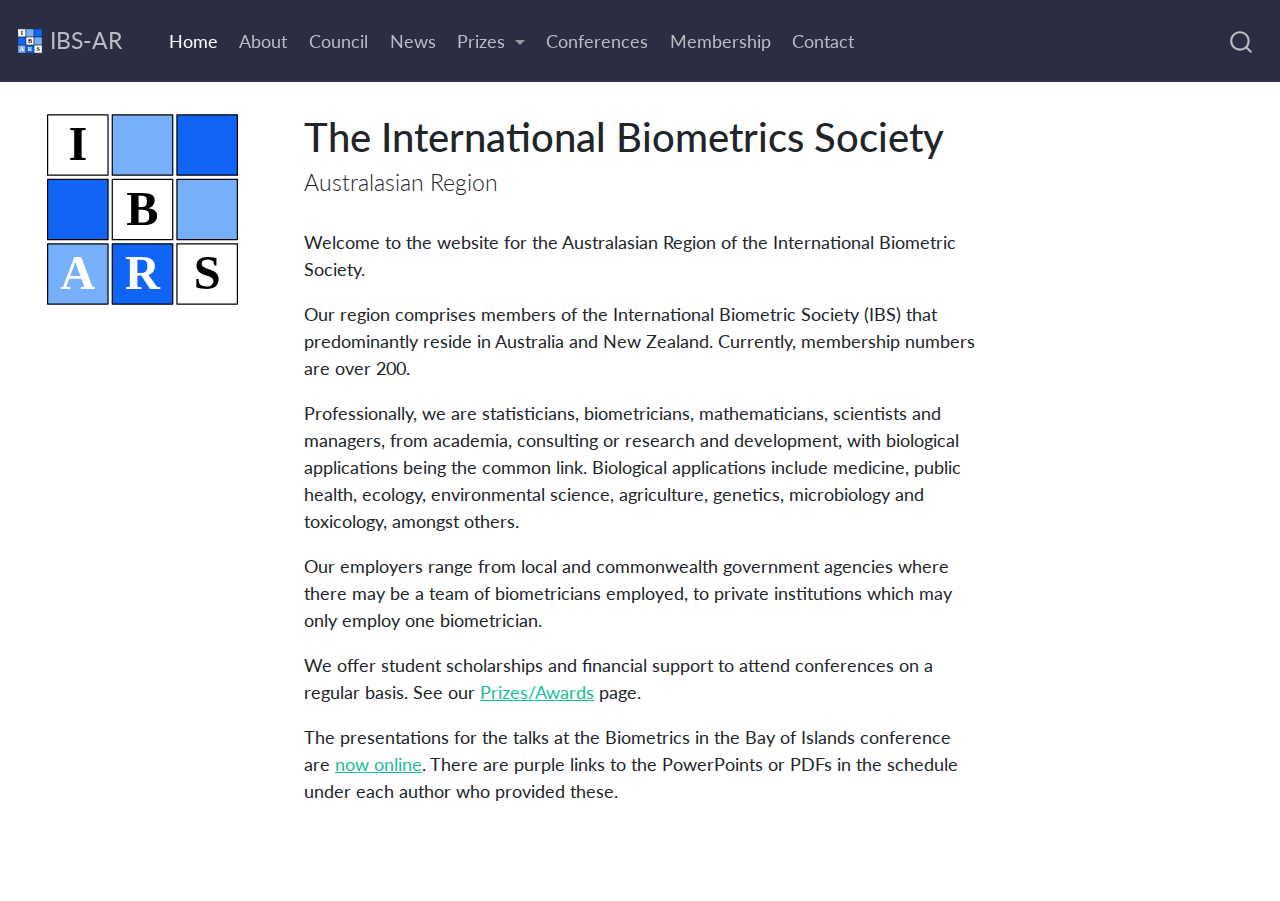
==== index.html @ bc9552e9 "Built site for gh-pages" ====
<!DOCTYPE html>
<html xmlns="http://www.w3.org/1999/xhtml" lang="en" xml:lang="en"><head>

<meta charset="utf-8">
<meta name="generator" content="quarto-1.2.335">

<meta name="viewport" content="width=device-width, initial-scale=1.0, user-scalable=yes">


<title>IBS-AR - The International Biometrics Society</title>
<style>
code{white-space: pre-wrap;}
span.smallcaps{font-variant: small-caps;}
div.columns{display: flex; gap: min(4vw, 1.5em);}
div.column{flex: auto; overflow-x: auto;}
div.hanging-indent{margin-left: 1.5em; text-indent: -1.5em;}
ul.task-list{list-style: none;}
ul.task-list li input[type="checkbox"] {
  width: 0.8em;
  margin: 0 0.8em 0.2em -1.6em;
  vertical-align: middle;
}
</style>


<script src="site_libs/quarto-nav/quarto-nav.js"></script>
<script src="site_libs/quarto-nav/headroom.min.js"></script>
<script src="site_libs/clipboard/clipboard.min.js"></script>
<script src="site_libs/quarto-search/autocomplete.umd.js"></script>
<script src="site_libs/quarto-search/fuse.min.js"></script>
<script src="site_libs/quarto-search/quarto-search.js"></script>
<meta name="quarto:offset" content="./">
<link href="./favicon.ico" rel="icon">
<script src="site_libs/quarto-html/quarto.js"></script>
<script src="site_libs/quarto-html/popper.min.js"></script>
<script src="site_libs/quarto-html/tippy.umd.min.js"></script>
<script src="site_libs/quarto-html/anchor.min.js"></script>
<link href="site_libs/quarto-html/tippy.css" rel="stylesheet">
<link href="site_libs/quarto-html/quarto-syntax-highlighting.css" rel="stylesheet" id="quarto-text-highlighting-styles">
<script src="site_libs/bootstrap/bootstrap.min.js"></script>
<link href="site_libs/bootstrap/bootstrap-icons.css" rel="stylesheet">
<link href="site_libs/bootstrap/bootstrap.min.css" rel="stylesheet" id="quarto-bootstrap" data-mode="light">
<script id="quarto-search-options" type="application/json">{
  "location": "navbar",
  "copy-button": false,
  "collapse-after": 3,
  "panel-placement": "end",
  "type": "overlay",
  "limit": 20,
  "language": {
    "search-no-results-text": "No results",
    "search-matching-documents-text": "matching documents",
    "search-copy-link-title": "Copy link to search",
    "search-hide-matches-text": "Hide additional matches",
    "search-more-match-text": "more match in this document",
    "search-more-matches-text": "more matches in this document",
    "search-clear-button-title": "Clear",
    "search-detached-cancel-button-title": "Cancel",
    "search-submit-button-title": "Submit"
  }
}</script>


<link rel="stylesheet" href="styles.css">
</head>

<body class="nav-sidebar floating nav-fixed">

<div id="quarto-search-results"></div>
  <header id="quarto-header" class="headroom fixed-top">
    <nav class="navbar navbar-expand-lg navbar-dark ">
      <div class="navbar-container container-fluid">
      <div class="navbar-brand-container">
    <a href="./index.html" class="navbar-brand navbar-brand-logo">
    <img src="./logo-ibs-ar.svg" alt="" class="navbar-logo">
    </a>
    <a class="navbar-brand" href="./index.html">
    <span class="navbar-title">IBS-AR</span>
    </a>
  </div>
          <button class="navbar-toggler" type="button" data-bs-toggle="collapse" data-bs-target="#navbarCollapse" aria-controls="navbarCollapse" aria-expanded="false" aria-label="Toggle navigation" onclick="if (window.quartoToggleHeadroom) { window.quartoToggleHeadroom(); }">
  <span class="navbar-toggler-icon"></span>
</button>
          <div class="collapse navbar-collapse" id="navbarCollapse">
            <ul class="navbar-nav navbar-nav-scroll me-auto">
  <li class="nav-item">
    <a class="nav-link active" href="./index.html" aria-current="page">
 <span class="menu-text">Home</span></a>
  </li>  
  <li class="nav-item">
    <a class="nav-link" href="./about.html">
 <span class="menu-text">About</span></a>
  </li>  
  <li class="nav-item">
    <a class="nav-link" href="./council.html">
 <span class="menu-text">Council</span></a>
  </li>  
  <li class="nav-item">
    <a class="nav-link" href="./news.html">
 <span class="menu-text">News</span></a>
  </li>  
  <li class="nav-item dropdown ">
    <a class="nav-link dropdown-toggle" href="#" id="nav-menu-prizes" role="button" data-bs-toggle="dropdown" aria-expanded="false">
 <span class="menu-text">Prizes</span>
    </a>
    <ul class="dropdown-menu" aria-labelledby="nav-menu-prizes">    
        <li>
    <a class="dropdown-item" href="./awards.html">
 <span class="dropdown-text">Prizes and awards</span></a>
  </li>  
        <li>
    <a class="dropdown-item" href="./scholarships.html">
 <span class="dropdown-text">Scholarships</span></a>
  </li>  
        <li>
    <a class="dropdown-item" href="./alfaward.html">
 <span class="dropdown-text">Alf Cornish award</span></a>
  </li>  
    </ul>
  </li>
  <li class="nav-item">
    <a class="nav-link" href="./conferences.html">
 <span class="menu-text">Conferences</span></a>
  </li>  
  <li class="nav-item">
    <a class="nav-link" href="./membership.html">
 <span class="menu-text">Membership</span></a>
  </li>  
  <li class="nav-item">
    <a class="nav-link" href="./contact.html">
 <span class="menu-text">Contact</span></a>
  </li>  
</ul>
              <div id="quarto-search" class="" title="Search"></div>
          </div> <!-- /navcollapse -->
      </div> <!-- /container-fluid -->
    </nav>
  <nav class="quarto-secondary-nav" data-bs-toggle="collapse" data-bs-target="#quarto-sidebar" aria-controls="quarto-sidebar" aria-expanded="false" aria-label="Toggle sidebar navigation" onclick="if (window.quartoToggleHeadroom) { window.quartoToggleHeadroom(); }">
    <div class="container-fluid d-flex justify-content-between">
      <h1 class="quarto-secondary-nav-title">The International Biometrics Society</h1>
      <button type="button" class="quarto-btn-toggle btn" aria-label="Show secondary navigation">
        <i class="bi bi-chevron-right"></i>
      </button>
    </div>
  </nav>
</header>
<!-- content -->
<div id="quarto-content" class="quarto-container page-columns page-rows-contents page-layout-article page-navbar">
<!-- sidebar -->
  <nav id="quarto-sidebar" class="sidebar collapse sidebar-navigation floating overflow-auto">
    <div class="pt-lg-2 mt-2 text-left sidebar-header">
      <a href="./index.html" class="sidebar-logo-link">
      <img src="./logo-ibs-ar.svg" alt="" class="sidebar-logo py-0 d-lg-inline d-none">
      </a>
      </div>
</nav>
<!-- margin-sidebar -->
    <div id="quarto-margin-sidebar" class="sidebar margin-sidebar">
        
    </div>
<!-- main -->
<main class="content" id="quarto-document-content">

<header id="title-block-header" class="quarto-title-block default">
<div class="quarto-title">
<h1 class="title d-none d-lg-block">The International Biometrics Society</h1>
<p class="subtitle lead">Australasian Region</p>
</div>



<div class="quarto-title-meta">

    
  
    
  </div>
  

</header>

<p>Welcome to the website for the Australasian Region of the International Biometric Society.</p>
<p>Our region comprises members of the International Biometric Society (IBS) that predominantly reside in Australia and New Zealand. Currently, membership numbers are over 200.</p>
<p>Professionally, we are statisticians, biometricians, mathematicians, scientists and managers, from academia, consulting or research and development, with biological applications being the common link. Biological applications include medicine, public health, ecology, environmental science, agriculture, genetics, microbiology and toxicology, amongst others.</p>
<p>Our employers range from local and commonwealth government agencies where there may be a team of biometricians employed, to private institutions which may only employ one biometrician.</p>
<p>We offer student scholarships and financial support to attend conferences on a regular basis. See our <a href="awards.html">Prizes/Awards</a> page.</p>
<p>The presentations for the talks at the Biometrics in the Bay of Islands conference are <a href="https://biometricsboi.nz/sched.php">now online</a>. There are purple links to the PowerPoints or PDFs in the schedule under each author who provided these.</p>



</main> <!-- /main -->
<script id="quarto-html-after-body" type="application/javascript">
window.document.addEventListener("DOMContentLoaded", function (event) {
  const toggleBodyColorMode = (bsSheetEl) => {
    const mode = bsSheetEl.getAttribute("data-mode");
    const bodyEl = window.document.querySelector("body");
    if (mode === "dark") {
      bodyEl.classList.add("quarto-dark");
      bodyEl.classList.remove("quarto-light");
    } else {
      bodyEl.classList.add("quarto-light");
      bodyEl.classList.remove("quarto-dark");
    }
  }
  const toggleBodyColorPrimary = () => {
    const bsSheetEl = window.document.querySelector("link#quarto-bootstrap");
    if (bsSheetEl) {
      toggleBodyColorMode(bsSheetEl);
    }
  }
  toggleBodyColorPrimary();  
  const icon = "";
  const anchorJS = new window.AnchorJS();
  anchorJS.options = {
    placement: 'right',
    icon: icon
  };
  anchorJS.add('.anchored');
  const clipboard = new window.ClipboardJS('.code-copy-button', {
    target: function(trigger) {
      return trigger.previousElementSibling;
    }
  });
  clipboard.on('success', function(e) {
    // button target
    const button = e.trigger;
    // don't keep focus
    button.blur();
    // flash "checked"
    button.classList.add('code-copy-button-checked');
    var currentTitle = button.getAttribute("title");
    button.setAttribute("title", "Copied!");
    let tooltip;
    if (window.bootstrap) {
      button.setAttribute("data-bs-toggle", "tooltip");
      button.setAttribute("data-bs-placement", "left");
      button.setAttribute("data-bs-title", "Copied!");
      tooltip = new bootstrap.Tooltip(button, 
        { trigger: "manual", 
          customClass: "code-copy-button-tooltip",
          offset: [0, -8]});
      tooltip.show();    
    }
    setTimeout(function() {
      if (tooltip) {
        tooltip.hide();
        button.removeAttribute("data-bs-title");
        button.removeAttribute("data-bs-toggle");
        button.removeAttribute("data-bs-placement");
      }
      button.setAttribute("title", currentTitle);
      button.classList.remove('code-copy-button-checked');
    }, 1000);
    // clear code selection
    e.clearSelection();
  });
  function tippyHover(el, contentFn) {
    const config = {
      allowHTML: true,
      content: contentFn,
      maxWidth: 500,
      delay: 100,
      arrow: false,
      appendTo: function(el) {
          return el.parentElement;
      },
      interactive: true,
      interactiveBorder: 10,
      theme: 'quarto',
      placement: 'bottom-start'
    };
    window.tippy(el, config); 
  }
  const noterefs = window.document.querySelectorAll('a[role="doc-noteref"]');
  for (var i=0; i<noterefs.length; i++) {
    const ref = noterefs[i];
    tippyHover(ref, function() {
      // use id or data attribute instead here
      let href = ref.getAttribute('data-footnote-href') || ref.getAttribute('href');
      try { href = new URL(href).hash; } catch {}
      const id = href.replace(/^#\/?/, "");
      const note = window.document.getElementById(id);
      return note.innerHTML;
    });
  }
  const findCites = (el) => {
    const parentEl = el.parentElement;
    if (parentEl) {
      const cites = parentEl.dataset.cites;
      if (cites) {
        return {
          el,
          cites: cites.split(' ')
        };
      } else {
        return findCites(el.parentElement)
      }
    } else {
      return undefined;
    }
  };
  var bibliorefs = window.document.querySelectorAll('a[role="doc-biblioref"]');
  for (var i=0; i<bibliorefs.length; i++) {
    const ref = bibliorefs[i];
    const citeInfo = findCites(ref);
    if (citeInfo) {
      tippyHover(citeInfo.el, function() {
        var popup = window.document.createElement('div');
        citeInfo.cites.forEach(function(cite) {
          var citeDiv = window.document.createElement('div');
          citeDiv.classList.add('hanging-indent');
          citeDiv.classList.add('csl-entry');
          var biblioDiv = window.document.getElementById('ref-' + cite);
          if (biblioDiv) {
            citeDiv.innerHTML = biblioDiv.innerHTML;
          }
          popup.appendChild(citeDiv);
        });
        return popup.innerHTML;
      });
    }
  }
});
</script>
</div> <!-- /content -->



</body></html>
---- site_libs/quarto-html/tippy.css ----
.tippy-box[data-animation=fade][data-state=hidden]{opacity:0}[data-tippy-root]{max-width:calc(100vw - 10px)}.tippy-box{position:relative;background-color:#333;color:#fff;border-radius:4px;font-size:14px;line-height:1.4;white-space:normal;outline:0;transition-property:transform,visibility,opacity}.tippy-box[data-placement^=top]>.tippy-arrow{bottom:0}.tippy-box[data-placement^=top]>.tippy-arrow:before{bottom:-7px;left:0;border-width:8px 8px 0;border-top-color:initial;transform-origin:center top}.tippy-box[data-placement^=bottom]>.tippy-arrow{top:0}.tippy-box[data-placement^=bottom]>.tippy-arrow:before{top:-7px;left:0;border-width:0 8px 8px;border-bottom-color:initial;transform-origin:center bottom}.tippy-box[data-placement^=left]>.tippy-arrow{right:0}.tippy-box[data-placement^=left]>.tippy-arrow:before{border-width:8px 0 8px 8px;border-left-color:initial;right:-7px;transform-origin:center left}.tippy-box[data-placement^=right]>.tippy-arrow{left:0}.tippy-box[data-placement^=right]>.tippy-arrow:before{left:-7px;border-width:8px 8px 8px 0;border-right-color:initial;transform-origin:center right}.tippy-box[data-inertia][data-state=visible]{transition-timing-function:cubic-bezier(.54,1.5,.38,1.11)}.tippy-arrow{width:16px;height:16px;color:#333}.tippy-arrow:before{content:"";position:absolute;border-color:transparent;border-style:solid}.tippy-content{position:relative;padding:5px 9px;z-index:1}
---- site_libs/quarto-html/quarto-syntax-highlighting.css ----
/* quarto syntax highlight colors */
:root {
  --quarto-hl-ot-color: #003B4F;
  --quarto-hl-at-color: #657422;
  --quarto-hl-ss-color: #20794D;
  --quarto-hl-an-color: #5E5E5E;
  --quarto-hl-fu-color: #4758AB;
  --quarto-hl-st-color: #20794D;
  --quarto-hl-cf-color: #003B4F;
  --quarto-hl-op-color: #5E5E5E;
  --quarto-hl-er-color: #AD0000;
  --quarto-hl-bn-color: #AD0000;
  --quarto-hl-al-color: #AD0000;
  --quarto-hl-va-color: #111111;
  --quarto-hl-bu-color: inherit;
  --quarto-hl-ex-color: inherit;
  --quarto-hl-pp-color: #AD0000;
  --quarto-hl-in-color: #5E5E5E;
  --quarto-hl-vs-color: #20794D;
  --quarto-hl-wa-color: #5E5E5E;
  --quarto-hl-do-color: #5E5E5E;
  --quarto-hl-im-color: #00769E;
  --quarto-hl-ch-color: #20794D;
  --quarto-hl-dt-color: #AD0000;
  --quarto-hl-fl-color: #AD0000;
  --quarto-hl-co-color: #5E5E5E;
  --quarto-hl-cv-color: #5E5E5E;
  --quarto-hl-cn-color: #8f5902;
  --quarto-hl-sc-color: #5E5E5E;
  --quarto-hl-dv-color: #AD0000;
  --quarto-hl-kw-color: #003B4F;
}

/* other quarto variables */
:root {
  --quarto-font-monospace: SFMono-Regular, Menlo, Monaco, Consolas, "Liberation Mono", "Courier New", monospace;
}

pre > code.sourceCode > span {
  color: #003B4F;
}

code span {
  color: #003B4F;
}

code.sourceCode > span {
  color: #003B4F;
}

div.sourceCode,
div.sourceCode pre.sourceCode {
  color: #003B4F;
}

code span.ot {
  color: #003B4F;
}

code span.at {
  color: #657422;
}

code span.ss {
  color: #20794D;
}

code span.an {
  color: #5E5E5E;
}

code span.fu {
  color: #4758AB;
}

code span.st {
  color: #20794D;
}

code span.cf {
  color: #003B4F;
}

code span.op {
  color: #5E5E5E;
}

code span.er {
  color: #AD0000;
}

code span.bn {
  color: #AD0000;
}

code span.al {
  color: #AD0000;
}

code span.va {
  color: #111111;
}

code span.pp {
  color: #AD0000;
}

code span.in {
  color: #5E5E5E;
}

code span.vs {
  color: #20794D;
}

code span.wa {
  color: #5E5E5E;
  font-style: italic;
}

code span.do {
  color: #5E5E5E;
  font-style: italic;
}

code span.im {
  color: #00769E;
}

code span.ch {
  color: #20794D;
}

code span.dt {
  color: #AD0000;
}

code span.fl {
  color: #AD0000;
}

code span.co {
  color: #5E5E5E;
}

code span.cv {
  color: #5E5E5E;
  font-style: italic;
}

code span.cn {
  color: #8f5902;
}

code span.sc {
  color: #5E5E5E;
}

code span.dv {
  color: #AD0000;
}

code span.kw {
  color: #003B4F;
}

.prevent-inlining {
  content: "</";
}

/*# sourceMappingURL=debc5d5d77c3f9108843748ff7464032.css.map */
---- styles.css ----
/* css styles */

.center {
  display: block;
  margin-left: auto;
  margin-right: auto;
  width: 25%;
}
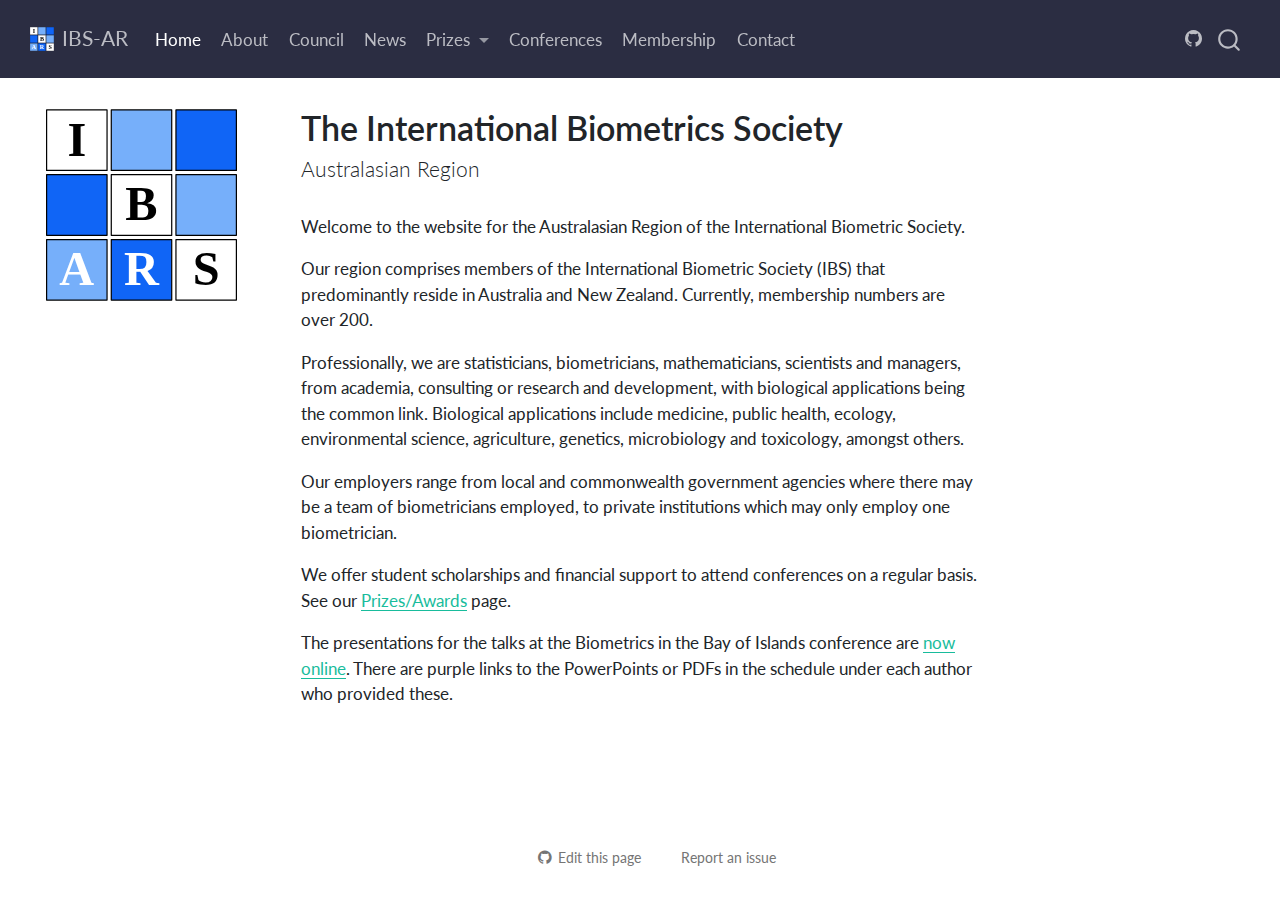
==== commit 57ce8dee: "Built site for gh-pages" ====
--- a/index.html
+++ b/index.html
@@ -2,7 +2,7 @@
 <html xmlns="http://www.w3.org/1999/xhtml" lang="en" xml:lang="en"><head>
 
 <meta charset="utf-8">
-<meta name="generator" content="quarto-1.2.335">
+<meta name="generator" content="quarto-1.4.551">
 
 <meta name="viewport" content="width=device-width, initial-scale=1.0, user-scalable=yes">
 
@@ -17,7 +17,7 @@
 ul.task-list{list-style: none;}
 ul.task-list li input[type="checkbox"] {
   width: 0.8em;
-  margin: 0 0.8em 0.2em -1.6em;
+  margin: 0 0.8em 0.2em -1em; /* quarto-specific, see https://github.com/quarto-dev/quarto-cli/issues/4556 */ 
   vertical-align: middle;
 }
 </style>
@@ -46,7 +46,13 @@
   "collapse-after": 3,
   "panel-placement": "end",
   "type": "overlay",
-  "limit": 20,
+  "limit": 50,
+  "keyboard-shortcut": [
+    "f",
+    "/",
+    "s"
+  ],
+  "show-item-context": false,
   "language": {
     "search-no-results-text": "No results",
     "search-matching-documents-text": "matching documents",
@@ -55,8 +61,10 @@
     "search-more-match-text": "more match in this document",
     "search-more-matches-text": "more matches in this document",
     "search-clear-button-title": "Clear",
+    "search-text-placeholder": "",
     "search-detached-cancel-button-title": "Cancel",
-    "search-submit-button-title": "Submit"
+    "search-submit-button-title": "Submit",
+    "search-label": "Search"
   }
 }</script>
 
@@ -68,9 +76,9 @@
 
 <div id="quarto-search-results"></div>
   <header id="quarto-header" class="headroom fixed-top">
-    <nav class="navbar navbar-expand-lg navbar-dark ">
+    <nav class="navbar navbar-expand-lg " data-bs-theme="dark">
       <div class="navbar-container container-fluid">
-      <div class="navbar-brand-container">
+      <div class="navbar-brand-container mx-auto">
     <a href="./index.html" class="navbar-brand navbar-brand-logo">
     <img src="./logo-ibs-ar.svg" alt="" class="navbar-logo">
     </a>
@@ -78,26 +86,27 @@
     <span class="navbar-title">IBS-AR</span>
     </a>
   </div>
+            <div id="quarto-search" class="" title="Search"></div>
           <button class="navbar-toggler" type="button" data-bs-toggle="collapse" data-bs-target="#navbarCollapse" aria-controls="navbarCollapse" aria-expanded="false" aria-label="Toggle navigation" onclick="if (window.quartoToggleHeadroom) { window.quartoToggleHeadroom(); }">
   <span class="navbar-toggler-icon"></span>
 </button>
           <div class="collapse navbar-collapse" id="navbarCollapse">
             <ul class="navbar-nav navbar-nav-scroll me-auto">
   <li class="nav-item">
-    <a class="nav-link active" href="./index.html" aria-current="page">
- <span class="menu-text">Home</span></a>
+    <a class="nav-link active" href="./index.html" aria-current="page"> 
+<span class="menu-text">Home</span></a>
   </li>  
   <li class="nav-item">
-    <a class="nav-link" href="./about.html">
- <span class="menu-text">About</span></a>
+    <a class="nav-link" href="./about.html"> 
+<span class="menu-text">About</span></a>
   </li>  
   <li class="nav-item">
-    <a class="nav-link" href="./council.html">
- <span class="menu-text">Council</span></a>
+    <a class="nav-link" href="./council.html"> 
+<span class="menu-text">Council</span></a>
   </li>  
   <li class="nav-item">
-    <a class="nav-link" href="./news.html">
- <span class="menu-text">News</span></a>
+    <a class="nav-link" href="./news.html"> 
+<span class="menu-text">News</span></a>
   </li>  
   <li class="nav-item dropdown ">
     <a class="nav-link dropdown-toggle" href="#" id="nav-menu-prizes" role="button" data-bs-toggle="dropdown" aria-expanded="false">
@@ -119,41 +128,46 @@
     </ul>
   </li>
   <li class="nav-item">
-    <a class="nav-link" href="./conferences.html">
- <span class="menu-text">Conferences</span></a>
+    <a class="nav-link" href="./conferences.html"> 
+<span class="menu-text">Conferences</span></a>
   </li>  
   <li class="nav-item">
-    <a class="nav-link" href="./membership.html">
- <span class="menu-text">Membership</span></a>
+    <a class="nav-link" href="./membership.html"> 
+<span class="menu-text">Membership</span></a>
   </li>  
   <li class="nav-item">
-    <a class="nav-link" href="./contact.html">
- <span class="menu-text">Contact</span></a>
+    <a class="nav-link" href="./contact.html"> 
+<span class="menu-text">Contact</span></a>
   </li>  
 </ul>
-              <div id="quarto-search" class="" title="Search"></div>
           </div> <!-- /navcollapse -->
+          <div class="quarto-navbar-tools">
+    <a href="https://github.com/IBS-AR/IBS-AR.github.io" title="" class="quarto-navigation-tool px-1" aria-label=""><i class="bi bi-github"></i></a>
+</div>
       </div> <!-- /container-fluid -->
     </nav>
-  <nav class="quarto-secondary-nav" data-bs-toggle="collapse" data-bs-target="#quarto-sidebar" aria-controls="quarto-sidebar" aria-expanded="false" aria-label="Toggle sidebar navigation" onclick="if (window.quartoToggleHeadroom) { window.quartoToggleHeadroom(); }">
-    <div class="container-fluid d-flex justify-content-between">
-      <h1 class="quarto-secondary-nav-title">The International Biometrics Society</h1>
-      <button type="button" class="quarto-btn-toggle btn" aria-label="Show secondary navigation">
-        <i class="bi bi-chevron-right"></i>
+  <nav class="quarto-secondary-nav">
+    <div class="container-fluid d-flex">
+      <button type="button" class="quarto-btn-toggle btn" data-bs-toggle="collapse" data-bs-target=".quarto-sidebar-collapse-item" aria-controls="quarto-sidebar" aria-expanded="false" aria-label="Toggle sidebar navigation" onclick="if (window.quartoToggleHeadroom) { window.quartoToggleHeadroom(); }">
+        <i class="bi bi-layout-text-sidebar-reverse"></i>
       </button>
+        <nav class="quarto-page-breadcrumbs" aria-label="breadcrumb"><ol class="breadcrumb"><li class="breadcrumb-item">The International Biometrics Society</li></ol></nav>
+        <a class="flex-grow-1" role="button" data-bs-toggle="collapse" data-bs-target=".quarto-sidebar-collapse-item" aria-controls="quarto-sidebar" aria-expanded="false" aria-label="Toggle sidebar navigation" onclick="if (window.quartoToggleHeadroom) { window.quartoToggleHeadroom(); }">      
+        </a>
     </div>
   </nav>
 </header>
 <!-- content -->
 <div id="quarto-content" class="quarto-container page-columns page-rows-contents page-layout-article page-navbar">
 <!-- sidebar -->
-  <nav id="quarto-sidebar" class="sidebar collapse sidebar-navigation floating overflow-auto">
+  <nav id="quarto-sidebar" class="sidebar collapse collapse-horizontal quarto-sidebar-collapse-item sidebar-navigation floating overflow-auto">
     <div class="pt-lg-2 mt-2 text-left sidebar-header">
       <a href="./index.html" class="sidebar-logo-link">
       <img src="./logo-ibs-ar.svg" alt="" class="sidebar-logo py-0 d-lg-inline d-none">
       </a>
       </div>
 </nav>
+<div id="quarto-sidebar-glass" class="quarto-sidebar-collapse-item" data-bs-toggle="collapse" data-bs-target=".quarto-sidebar-collapse-item"></div>
 <!-- margin-sidebar -->
     <div id="quarto-margin-sidebar" class="sidebar margin-sidebar">
         
@@ -163,7 +177,7 @@
 
 <header id="title-block-header" class="quarto-title-block default">
 <div class="quarto-title">
-<h1 class="title d-none d-lg-block">The International Biometrics Society</h1>
+<h1 class="title">The International Biometrics Society</h1>
 <p class="subtitle lead">Australasian Region</p>
 </div>
 
@@ -177,7 +191,9 @@
   </div>
   
 
+
 </header>
+
 
 <p>Welcome to the website for the Australasian Region of the International Biometric Society.</p>
 <p>Our region comprises members of the International Biometric Society (IBS) that predominantly reside in Australia and New Zealand. Currently, membership numbers are over 200.</p>
@@ -216,9 +232,23 @@
     icon: icon
   };
   anchorJS.add('.anchored');
+  const isCodeAnnotation = (el) => {
+    for (const clz of el.classList) {
+      if (clz.startsWith('code-annotation-')) {                     
+        return true;
+      }
+    }
+    return false;
+  }
   const clipboard = new window.ClipboardJS('.code-copy-button', {
-    target: function(trigger) {
-      return trigger.previousElementSibling;
+    text: function(trigger) {
+      const codeEl = trigger.previousElementSibling.cloneNode(true);
+      for (const childEl of codeEl.children) {
+        if (isCodeAnnotation(childEl)) {
+          childEl.remove();
+        }
+      }
+      return codeEl.innerText;
     }
   });
   clipboard.on('success', function(e) {
@@ -254,10 +284,27 @@
     // clear code selection
     e.clearSelection();
   });
-  function tippyHover(el, contentFn) {
+    var localhostRegex = new RegExp(/^(?:http|https):\/\/localhost\:?[0-9]*\//);
+    var mailtoRegex = new RegExp(/^mailto:/);
+      var filterRegex = new RegExp("https:\/\/IBS-AR\.github\.io\/");
+    var isInternal = (href) => {
+        return filterRegex.test(href) || localhostRegex.test(href) || mailtoRegex.test(href);
+    }
+    // Inspect non-navigation links and adorn them if external
+ 	var links = window.document.querySelectorAll('a[href]:not(.nav-link):not(.navbar-brand):not(.toc-action):not(.sidebar-link):not(.sidebar-item-toggle):not(.pagination-link):not(.no-external):not([aria-hidden]):not(.dropdown-item):not(.quarto-navigation-tool)');
+    for (var i=0; i<links.length; i++) {
+      const link = links[i];
+      if (!isInternal(link.href)) {
+        // undo the damage that might have been done by quarto-nav.js in the case of
+        // links that we want to consider external
+        if (link.dataset.originalHref !== undefined) {
+          link.href = link.dataset.originalHref;
+        }
+      }
+    }
+  function tippyHover(el, contentFn, onTriggerFn, onUntriggerFn) {
     const config = {
       allowHTML: true,
-      content: contentFn,
       maxWidth: 500,
       delay: 100,
       arrow: false,
@@ -267,8 +314,17 @@
       interactive: true,
       interactiveBorder: 10,
       theme: 'quarto',
-      placement: 'bottom-start'
+      placement: 'bottom-start',
     };
+    if (contentFn) {
+      config.content = contentFn;
+    }
+    if (onTriggerFn) {
+      config.onTrigger = onTriggerFn;
+    }
+    if (onUntriggerFn) {
+      config.onUntrigger = onUntriggerFn;
+    }
     window.tippy(el, config); 
   }
   const noterefs = window.document.querySelectorAll('a[role="doc-noteref"]');
@@ -280,9 +336,245 @@
       try { href = new URL(href).hash; } catch {}
       const id = href.replace(/^#\/?/, "");
       const note = window.document.getElementById(id);
-      return note.innerHTML;
+      if (note) {
+        return note.innerHTML;
+      } else {
+        return "";
+      }
     });
   }
+  const xrefs = window.document.querySelectorAll('a.quarto-xref');
+  const processXRef = (id, note) => {
+    // Strip column container classes
+    const stripColumnClz = (el) => {
+      el.classList.remove("page-full", "page-columns");
+      if (el.children) {
+        for (const child of el.children) {
+          stripColumnClz(child);
+        }
+      }
+    }
+    stripColumnClz(note)
+    if (id === null || id.startsWith('sec-')) {
+      // Special case sections, only their first couple elements
+      const container = document.createElement("div");
+      if (note.children && note.children.length > 2) {
+        container.appendChild(note.children[0].cloneNode(true));
+        for (let i = 1; i < note.children.length; i++) {
+          const child = note.children[i];
+          if (child.tagName === "P" && child.innerText === "") {
+            continue;
+          } else {
+            container.appendChild(child.cloneNode(true));
+            break;
+          }
+        }
+        if (window.Quarto?.typesetMath) {
+          window.Quarto.typesetMath(container);
+        }
+        return container.innerHTML
+      } else {
+        if (window.Quarto?.typesetMath) {
+          window.Quarto.typesetMath(note);
+        }
+        return note.innerHTML;
+      }
+    } else {
+      // Remove any anchor links if they are present
+      const anchorLink = note.querySelector('a.anchorjs-link');
+      if (anchorLink) {
+        anchorLink.remove();
+      }
+      if (window.Quarto?.typesetMath) {
+        window.Quarto.typesetMath(note);
+      }
+      // TODO in 1.5, we should make sure this works without a callout special case
+      if (note.classList.contains("callout")) {
+        return note.outerHTML;
+      } else {
+        return note.innerHTML;
+      }
+    }
+  }
+  for (var i=0; i<xrefs.length; i++) {
+    const xref = xrefs[i];
+    tippyHover(xref, undefined, function(instance) {
+      instance.disable();
+      let url = xref.getAttribute('href');
+      let hash = undefined; 
+      if (url.startsWith('#')) {
+        hash = url;
+      } else {
+        try { hash = new URL(url).hash; } catch {}
+      }
+      if (hash) {
+        const id = hash.replace(/^#\/?/, "");
+        const note = window.document.getElementById(id);
+        if (note !== null) {
+          try {
+            const html = processXRef(id, note.cloneNode(true));
+            instance.setContent(html);
+          } finally {
+            instance.enable();
+            instance.show();
+          }
+        } else {
+          // See if we can fetch this
+          fetch(url.split('#')[0])
+          .then(res => res.text())
+          .then(html => {
+            const parser = new DOMParser();
+            const htmlDoc = parser.parseFromString(html, "text/html");
+            const note = htmlDoc.getElementById(id);
+            if (note !== null) {
+              const html = processXRef(id, note);
+              instance.setContent(html);
+            } 
+          }).finally(() => {
+            instance.enable();
+            instance.show();
+          });
+        }
+      } else {
+        // See if we can fetch a full url (with no hash to target)
+        // This is a special case and we should probably do some content thinning / targeting
+        fetch(url)
+        .then(res => res.text())
+        .then(html => {
+          const parser = new DOMParser();
+          const htmlDoc = parser.parseFromString(html, "text/html");
+          const note = htmlDoc.querySelector('main.content');
+          if (note !== null) {
+            // This should only happen for chapter cross references
+            // (since there is no id in the URL)
+            // remove the first header
+            if (note.children.length > 0 && note.children[0].tagName === "HEADER") {
+              note.children[0].remove();
+            }
+            const html = processXRef(null, note);
+            instance.setContent(html);
+          } 
+        }).finally(() => {
+          instance.enable();
+          instance.show();
+        });
+      }
+    }, function(instance) {
+    });
+  }
+      let selectedAnnoteEl;
+      const selectorForAnnotation = ( cell, annotation) => {
+        let cellAttr = 'data-code-cell="' + cell + '"';
+        let lineAttr = 'data-code-annotation="' +  annotation + '"';
+        const selector = 'span[' + cellAttr + '][' + lineAttr + ']';
+        return selector;
+      }
+      const selectCodeLines = (annoteEl) => {
+        const doc = window.document;
+        const targetCell = annoteEl.getAttribute("data-target-cell");
+        const targetAnnotation = annoteEl.getAttribute("data-target-annotation");
+        const annoteSpan = window.document.querySelector(selectorForAnnotation(targetCell, targetAnnotation));
+        const lines = annoteSpan.getAttribute("data-code-lines").split(",");
+        const lineIds = lines.map((line) => {
+          return targetCell + "-" + line;
+        })
+        let top = null;
+        let height = null;
+        let parent = null;
+        if (lineIds.length > 0) {
+            //compute the position of the single el (top and bottom and make a div)
+            const el = window.document.getElementById(lineIds[0]);
+            top = el.offsetTop;
+            height = el.offsetHeight;
+            parent = el.parentElement.parentElement;
+          if (lineIds.length > 1) {
+            const lastEl = window.document.getElementById(lineIds[lineIds.length - 1]);
+            const bottom = lastEl.offsetTop + lastEl.offsetHeight;
+            height = bottom - top;
+          }
+          if (top !== null && height !== null && parent !== null) {
+            // cook up a div (if necessary) and position it 
+            let div = window.document.getElementById("code-annotation-line-highlight");
+            if (div === null) {
+              div = window.document.createElement("div");
+              div.setAttribute("id", "code-annotation-line-highlight");
+              div.style.position = 'absolute';
+              parent.appendChild(div);
+            }
+            div.style.top = top - 2 + "px";
+            div.style.height = height + 4 + "px";
+            div.style.left = 0;
+            let gutterDiv = window.document.getElementById("code-annotation-line-highlight-gutter");
+            if (gutterDiv === null) {
+              gutterDiv = window.document.createElement("div");
+              gutterDiv.setAttribute("id", "code-annotation-line-highlight-gutter");
+              gutterDiv.style.position = 'absolute';
+              const codeCell = window.document.getElementById(targetCell);
+              const gutter = codeCell.querySelector('.code-annotation-gutter');
+              gutter.appendChild(gutterDiv);
+            }
+            gutterDiv.style.top = top - 2 + "px";
+            gutterDiv.style.height = height + 4 + "px";
+          }
+          selectedAnnoteEl = annoteEl;
+        }
+      };
+      const unselectCodeLines = () => {
+        const elementsIds = ["code-annotation-line-highlight", "code-annotation-line-highlight-gutter"];
+        elementsIds.forEach((elId) => {
+          const div = window.document.getElementById(elId);
+          if (div) {
+            div.remove();
+          }
+        });
+        selectedAnnoteEl = undefined;
+      };
+        // Handle positioning of the toggle
+    window.addEventListener(
+      "resize",
+      throttle(() => {
+        elRect = undefined;
+        if (selectedAnnoteEl) {
+          selectCodeLines(selectedAnnoteEl);
+        }
+      }, 10)
+    );
+    function throttle(fn, ms) {
+    let throttle = false;
+    let timer;
+      return (...args) => {
+        if(!throttle) { // first call gets through
+            fn.apply(this, args);
+            throttle = true;
+        } else { // all the others get throttled
+            if(timer) clearTimeout(timer); // cancel #2
+            timer = setTimeout(() => {
+              fn.apply(this, args);
+              timer = throttle = false;
+            }, ms);
+        }
+      };
+    }
+      // Attach click handler to the DT
+      const annoteDls = window.document.querySelectorAll('dt[data-target-cell]');
+      for (const annoteDlNode of annoteDls) {
+        annoteDlNode.addEventListener('click', (event) => {
+          const clickedEl = event.target;
+          if (clickedEl !== selectedAnnoteEl) {
+            unselectCodeLines();
+            const activeEl = window.document.querySelector('dt[data-target-cell].code-annotation-active');
+            if (activeEl) {
+              activeEl.classList.remove('code-annotation-active');
+            }
+            selectCodeLines(clickedEl);
+            clickedEl.classList.add('code-annotation-active');
+          } else {
+            // Unselect the line
+            unselectCodeLines();
+            clickedEl.classList.remove('code-annotation-active');
+          }
+        });
+      }
   const findCites = (el) => {
     const parentEl = el.parentElement;
     if (parentEl) {
@@ -326,4 +618,5 @@
 
 
 
-</body></html>+
+<footer class="footer"><div class="nav-footer"><div class="nav-footer-center"><div class="toc-actions"><ul><li><a href="https://github.com/IBS-AR/IBS-AR.github.io/edit/main/index.qmd" class="toc-action"><i class="bi bi-github"></i>Edit this page</a></li><li><a href="https://github.com/IBS-AR/IBS-AR.github.io/issues/new" class="toc-action"><i class="bi empty"></i>Report an issue</a></li></ul></div></div></div></footer></body></html>--- a/site_libs/quarto-html/quarto-syntax-highlighting.css
+++ b/site_libs/quarto-html/quarto-syntax-highlighting.css
@@ -55,62 +55,85 @@
 
 code span.ot {
   color: #003B4F;
+  font-style: inherit;
 }
 
 code span.at {
   color: #657422;
+  font-style: inherit;
 }
 
 code span.ss {
   color: #20794D;
+  font-style: inherit;
 }
 
 code span.an {
   color: #5E5E5E;
+  font-style: inherit;
 }
 
 code span.fu {
   color: #4758AB;
+  font-style: inherit;
 }
 
 code span.st {
   color: #20794D;
+  font-style: inherit;
 }
 
 code span.cf {
   color: #003B4F;
+  font-style: inherit;
 }
 
 code span.op {
   color: #5E5E5E;
+  font-style: inherit;
 }
 
 code span.er {
   color: #AD0000;
+  font-style: inherit;
 }
 
 code span.bn {
   color: #AD0000;
+  font-style: inherit;
 }
 
 code span.al {
   color: #AD0000;
+  font-style: inherit;
 }
 
 code span.va {
   color: #111111;
+  font-style: inherit;
+}
+
+code span.bu {
+  font-style: inherit;
+}
+
+code span.ex {
+  font-style: inherit;
 }
 
 code span.pp {
   color: #AD0000;
+  font-style: inherit;
 }
 
 code span.in {
   color: #5E5E5E;
+  font-style: inherit;
 }
 
 code span.vs {
   color: #20794D;
+  font-style: inherit;
 }
 
 code span.wa {
@@ -125,22 +148,27 @@
 
 code span.im {
   color: #00769E;
+  font-style: inherit;
 }
 
 code span.ch {
   color: #20794D;
+  font-style: inherit;
 }
 
 code span.dt {
   color: #AD0000;
+  font-style: inherit;
 }
 
 code span.fl {
   color: #AD0000;
+  font-style: inherit;
 }
 
 code span.co {
   color: #5E5E5E;
+  font-style: inherit;
 }
 
 code span.cv {
@@ -150,18 +178,22 @@
 
 code span.cn {
   color: #8f5902;
+  font-style: inherit;
 }
 
 code span.sc {
   color: #5E5E5E;
+  font-style: inherit;
 }
 
 code span.dv {
   color: #AD0000;
+  font-style: inherit;
 }
 
 code span.kw {
   color: #003B4F;
+  font-style: inherit;
 }
 
 .prevent-inlining {
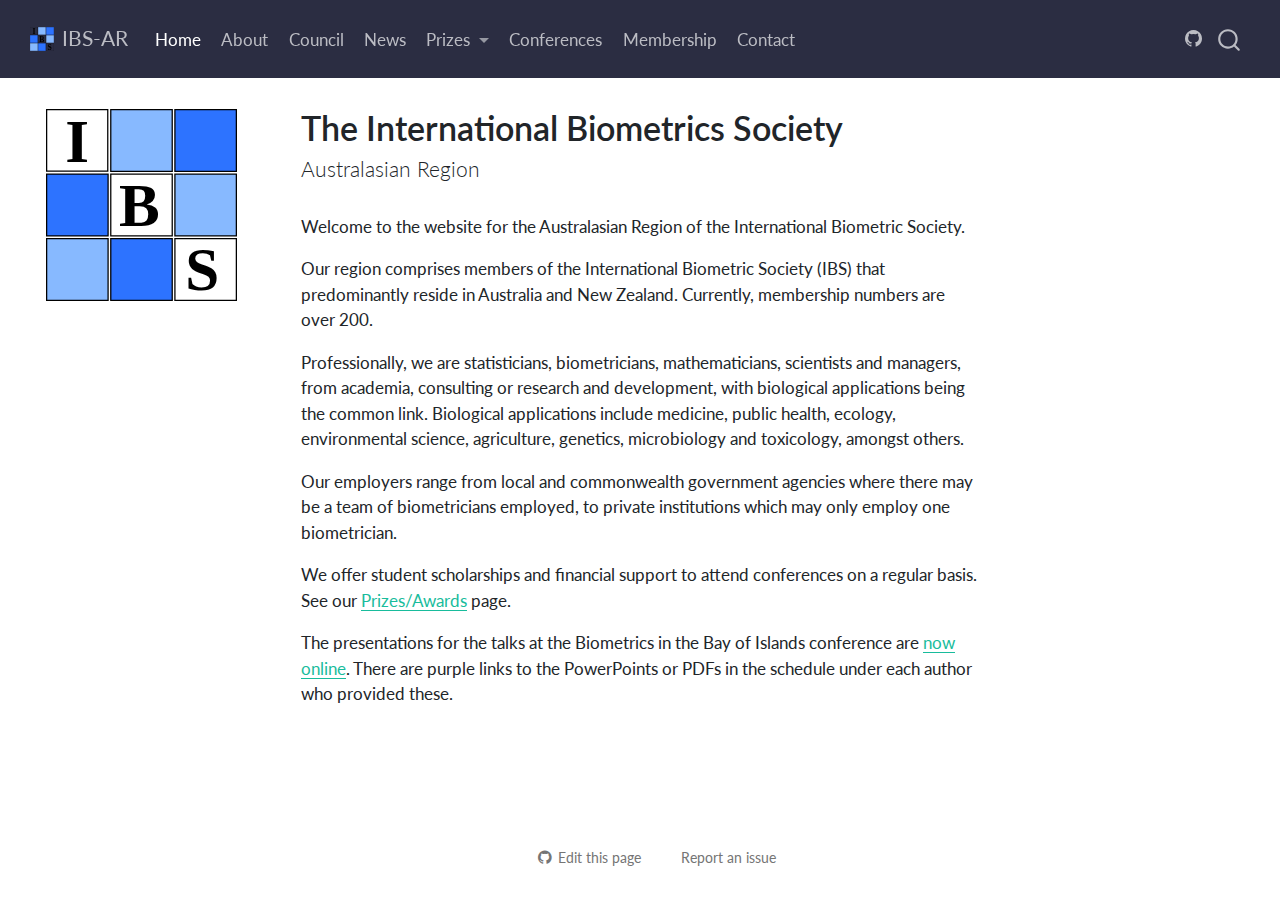
==== commit 401d4ddd: "Built site for gh-pages" ====
--- a/index.html
+++ b/index.html
@@ -2,7 +2,7 @@
 <html xmlns="http://www.w3.org/1999/xhtml" lang="en" xml:lang="en"><head>
 
 <meta charset="utf-8">
-<meta name="generator" content="quarto-1.4.551">
+<meta name="generator" content="quarto-1.4.554">
 
 <meta name="viewport" content="width=device-width, initial-scale=1.0, user-scalable=yes">
 
@@ -80,7 +80,7 @@
       <div class="navbar-container container-fluid">
       <div class="navbar-brand-container mx-auto">
     <a href="./index.html" class="navbar-brand navbar-brand-logo">
-    <img src="./logo-ibs-ar.svg" alt="" class="navbar-logo">
+    <img src="./logo.svg" alt="" class="navbar-logo">
     </a>
     <a class="navbar-brand" href="./index.html">
     <span class="navbar-title">IBS-AR</span>
@@ -163,7 +163,7 @@
   <nav id="quarto-sidebar" class="sidebar collapse collapse-horizontal quarto-sidebar-collapse-item sidebar-navigation floating overflow-auto">
     <div class="pt-lg-2 mt-2 text-left sidebar-header">
       <a href="./index.html" class="sidebar-logo-link">
-      <img src="./logo-ibs-ar.svg" alt="" class="sidebar-logo py-0 d-lg-inline d-none">
+      <img src="./logo.svg" alt="" class="sidebar-logo py-0 d-lg-inline d-none">
       </a>
       </div>
 </nav>
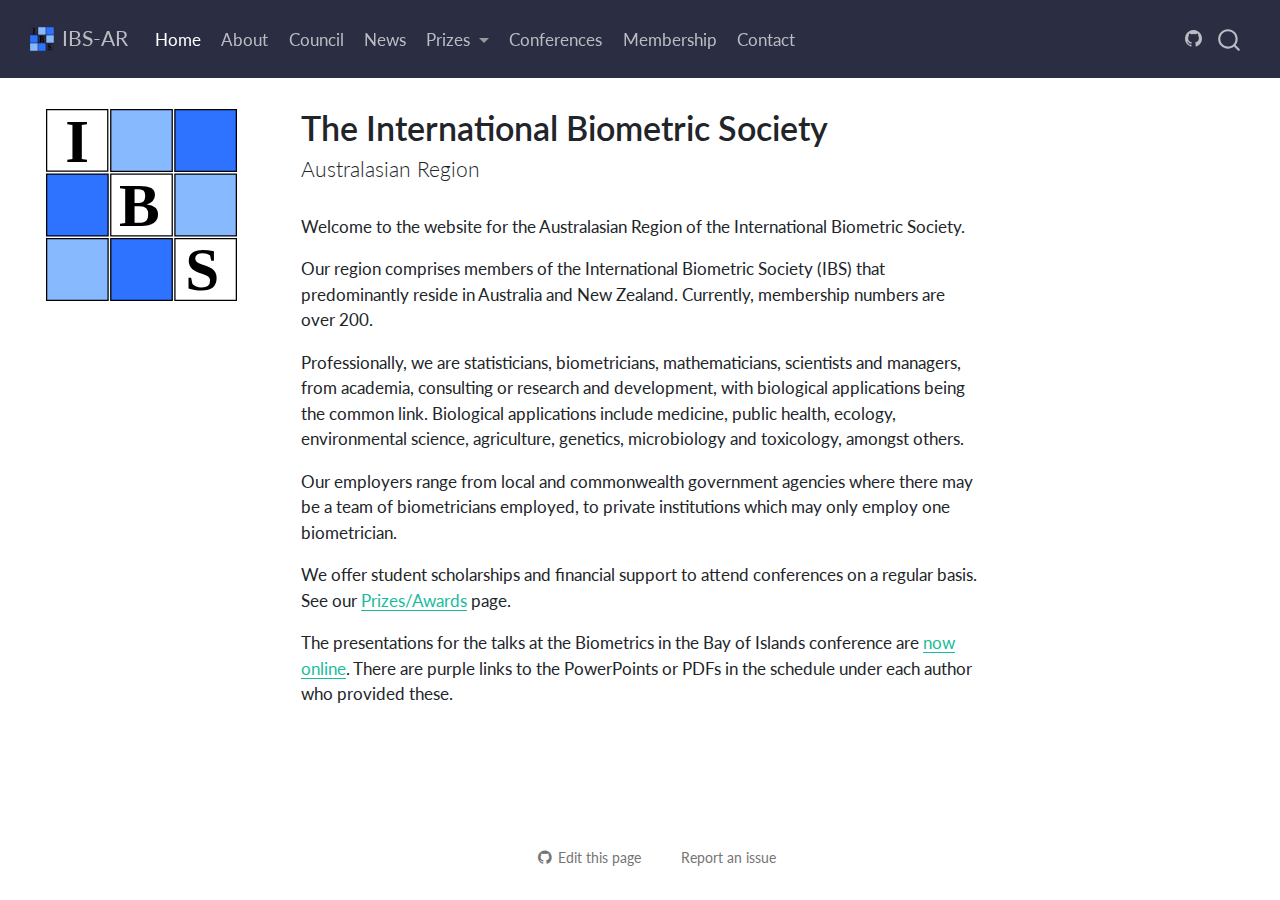
==== commit c4bde46d: "Built site for gh-pages" ====
--- a/index.html
+++ b/index.html
@@ -2,12 +2,12 @@
 <html xmlns="http://www.w3.org/1999/xhtml" lang="en" xml:lang="en"><head>
 
 <meta charset="utf-8">
-<meta name="generator" content="quarto-1.4.554">
+<meta name="generator" content="quarto-1.4.555">
 
 <meta name="viewport" content="width=device-width, initial-scale=1.0, user-scalable=yes">
 
 
-<title>IBS-AR - The International Biometrics Society</title>
+<title>IBS-AR - The International Biometric Society</title>
 <style>
 code{white-space: pre-wrap;}
 span.smallcaps{font-variant: small-caps;}
@@ -151,7 +151,7 @@
       <button type="button" class="quarto-btn-toggle btn" data-bs-toggle="collapse" data-bs-target=".quarto-sidebar-collapse-item" aria-controls="quarto-sidebar" aria-expanded="false" aria-label="Toggle sidebar navigation" onclick="if (window.quartoToggleHeadroom) { window.quartoToggleHeadroom(); }">
         <i class="bi bi-layout-text-sidebar-reverse"></i>
       </button>
-        <nav class="quarto-page-breadcrumbs" aria-label="breadcrumb"><ol class="breadcrumb"><li class="breadcrumb-item">The International Biometrics Society</li></ol></nav>
+        <nav class="quarto-page-breadcrumbs" aria-label="breadcrumb"><ol class="breadcrumb"><li class="breadcrumb-item">The International Biometric Society</li></ol></nav>
         <a class="flex-grow-1" role="button" data-bs-toggle="collapse" data-bs-target=".quarto-sidebar-collapse-item" aria-controls="quarto-sidebar" aria-expanded="false" aria-label="Toggle sidebar navigation" onclick="if (window.quartoToggleHeadroom) { window.quartoToggleHeadroom(); }">      
         </a>
     </div>
@@ -177,7 +177,7 @@
 
 <header id="title-block-header" class="quarto-title-block default">
 <div class="quarto-title">
-<h1 class="title">The International Biometrics Society</h1>
+<h1 class="title">The International Biometric Society</h1>
 <p class="subtitle lead">Australasian Region</p>
 </div>
 
@@ -286,7 +286,7 @@
   });
     var localhostRegex = new RegExp(/^(?:http|https):\/\/localhost\:?[0-9]*\//);
     var mailtoRegex = new RegExp(/^mailto:/);
-      var filterRegex = new RegExp("https:\/\/IBS-AR\.github\.io\/");
+      var filterRegex = new RegExp("https:\/\/biometricsociety\.org\.au");
     var isInternal = (href) => {
         return filterRegex.test(href) || localhostRegex.test(href) || mailtoRegex.test(href);
     }
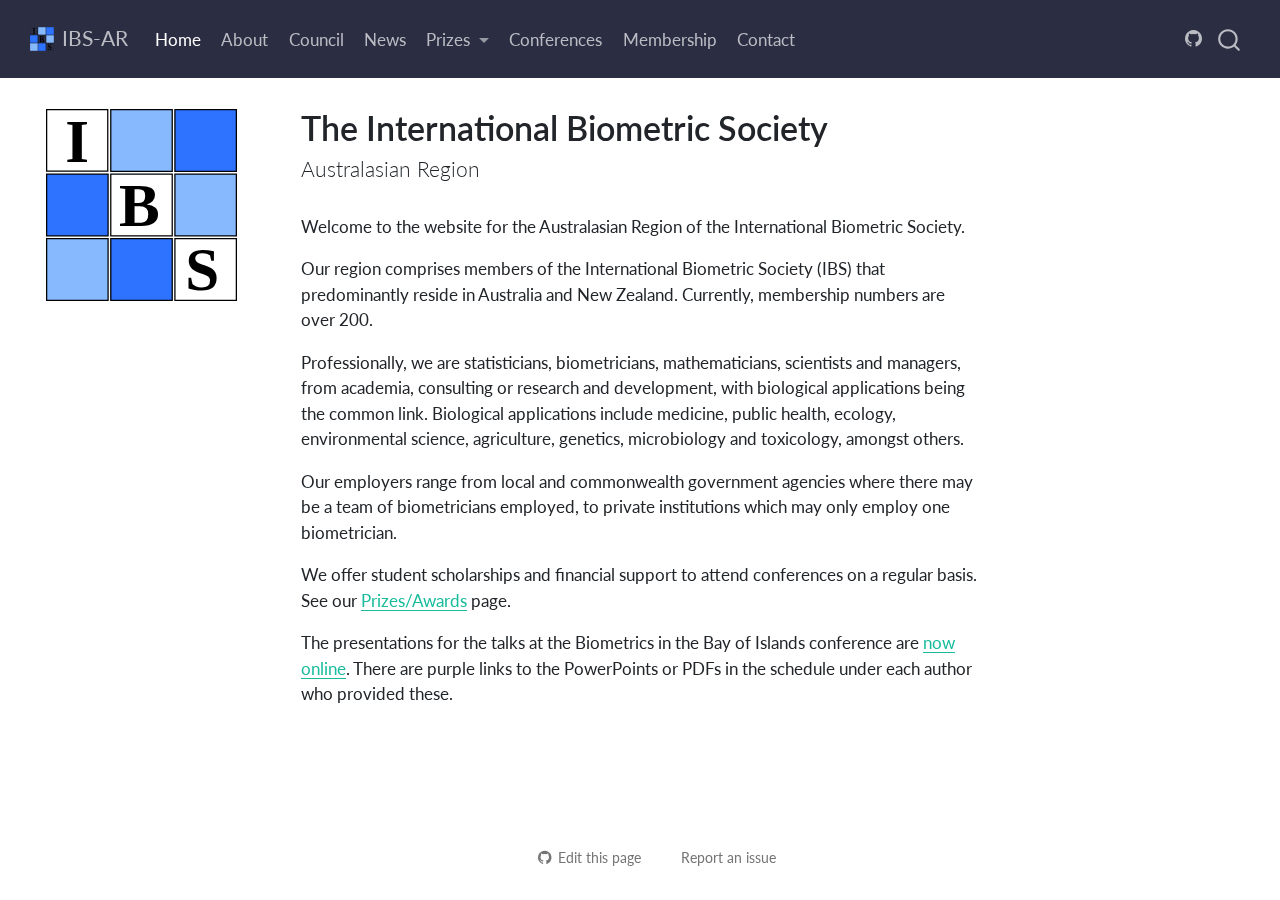
==== commit 12b6fee3: "Built site for gh-pages" ====
--- a/index.html
+++ b/index.html
@@ -2,12 +2,12 @@
 <html xmlns="http://www.w3.org/1999/xhtml" lang="en" xml:lang="en"><head>
 
 <meta charset="utf-8">
-<meta name="generator" content="quarto-1.4.555">
+<meta name="generator" content="quarto-1.5.30">
 
 <meta name="viewport" content="width=device-width, initial-scale=1.0, user-scalable=yes">
 
 
-<title>IBS-AR - The International Biometric Society</title>
+<title>IBS-AR – The International Biometric Society</title>
 <style>
 code{white-space: pre-wrap;}
 span.smallcaps{font-variant: small-caps;}
@@ -141,7 +141,7 @@
   </li>  
 </ul>
           </div> <!-- /navcollapse -->
-          <div class="quarto-navbar-tools">
+            <div class="quarto-navbar-tools">
     <a href="https://github.com/IBS-AR/IBS-AR.github.io" title="" class="quarto-navigation-tool px-1" aria-label=""><i class="bi bi-github"></i></a>
 </div>
       </div> <!-- /container-fluid -->
@@ -169,7 +169,7 @@
 </nav>
 <div id="quarto-sidebar-glass" class="quarto-sidebar-collapse-item" data-bs-toggle="collapse" data-bs-target=".quarto-sidebar-collapse-item"></div>
 <!-- margin-sidebar -->
-    <div id="quarto-margin-sidebar" class="sidebar margin-sidebar">
+    <div id="quarto-margin-sidebar" class="sidebar margin-sidebar zindex-bottom">
         
     </div>
 <!-- main -->
@@ -240,18 +240,7 @@
     }
     return false;
   }
-  const clipboard = new window.ClipboardJS('.code-copy-button', {
-    text: function(trigger) {
-      const codeEl = trigger.previousElementSibling.cloneNode(true);
-      for (const childEl of codeEl.children) {
-        if (isCodeAnnotation(childEl)) {
-          childEl.remove();
-        }
-      }
-      return codeEl.innerText;
-    }
-  });
-  clipboard.on('success', function(e) {
+  const onCopySuccess = function(e) {
     // button target
     const button = e.trigger;
     // don't keep focus
@@ -283,7 +272,29 @@
     }, 1000);
     // clear code selection
     e.clearSelection();
+  }
+  const getTextToCopy = function(trigger) {
+      const codeEl = trigger.previousElementSibling.cloneNode(true);
+      for (const childEl of codeEl.children) {
+        if (isCodeAnnotation(childEl)) {
+          childEl.remove();
+        }
+      }
+      return codeEl.innerText;
+  }
+  const clipboard = new window.ClipboardJS('.code-copy-button:not([data-in-quarto-modal])', {
+    text: getTextToCopy
   });
+  clipboard.on('success', onCopySuccess);
+  if (window.document.getElementById('quarto-embedded-source-code-modal')) {
+    // For code content inside modals, clipBoardJS needs to be initialized with a container option
+    // TODO: Check when it could be a function (https://github.com/zenorocha/clipboard.js/issues/860)
+    const clipboardModal = new window.ClipboardJS('.code-copy-button[data-in-quarto-modal]', {
+      text: getTextToCopy,
+      container: window.document.getElementById('quarto-embedded-source-code-modal')
+    });
+    clipboardModal.on('success', onCopySuccess);
+  }
     var localhostRegex = new RegExp(/^(?:http|https):\/\/localhost\:?[0-9]*\//);
     var mailtoRegex = new RegExp(/^mailto:/);
       var filterRegex = new RegExp("https:\/\/biometricsociety\.org\.au");
@@ -291,7 +302,7 @@
         return filterRegex.test(href) || localhostRegex.test(href) || mailtoRegex.test(href);
     }
     // Inspect non-navigation links and adorn them if external
- 	var links = window.document.querySelectorAll('a[href]:not(.nav-link):not(.navbar-brand):not(.toc-action):not(.sidebar-link):not(.sidebar-item-toggle):not(.pagination-link):not(.no-external):not([aria-hidden]):not(.dropdown-item):not(.quarto-navigation-tool)');
+ 	var links = window.document.querySelectorAll('a[href]:not(.nav-link):not(.navbar-brand):not(.toc-action):not(.sidebar-link):not(.sidebar-item-toggle):not(.pagination-link):not(.no-external):not([aria-hidden]):not(.dropdown-item):not(.quarto-navigation-tool):not(.about-link)');
     for (var i=0; i<links.length; i++) {
       const link = links[i];
       if (!isInternal(link.href)) {
--- a/site_libs/quarto-html/quarto-syntax-highlighting.css
+++ b/site_libs/quarto-html/quarto-syntax-highlighting.css
@@ -85,6 +85,7 @@
 
 code span.cf {
   color: #003B4F;
+  font-weight: bold;
   font-style: inherit;
 }
 
@@ -193,6 +194,7 @@
 
 code span.kw {
   color: #003B4F;
+  font-weight: bold;
   font-style: inherit;
 }
 
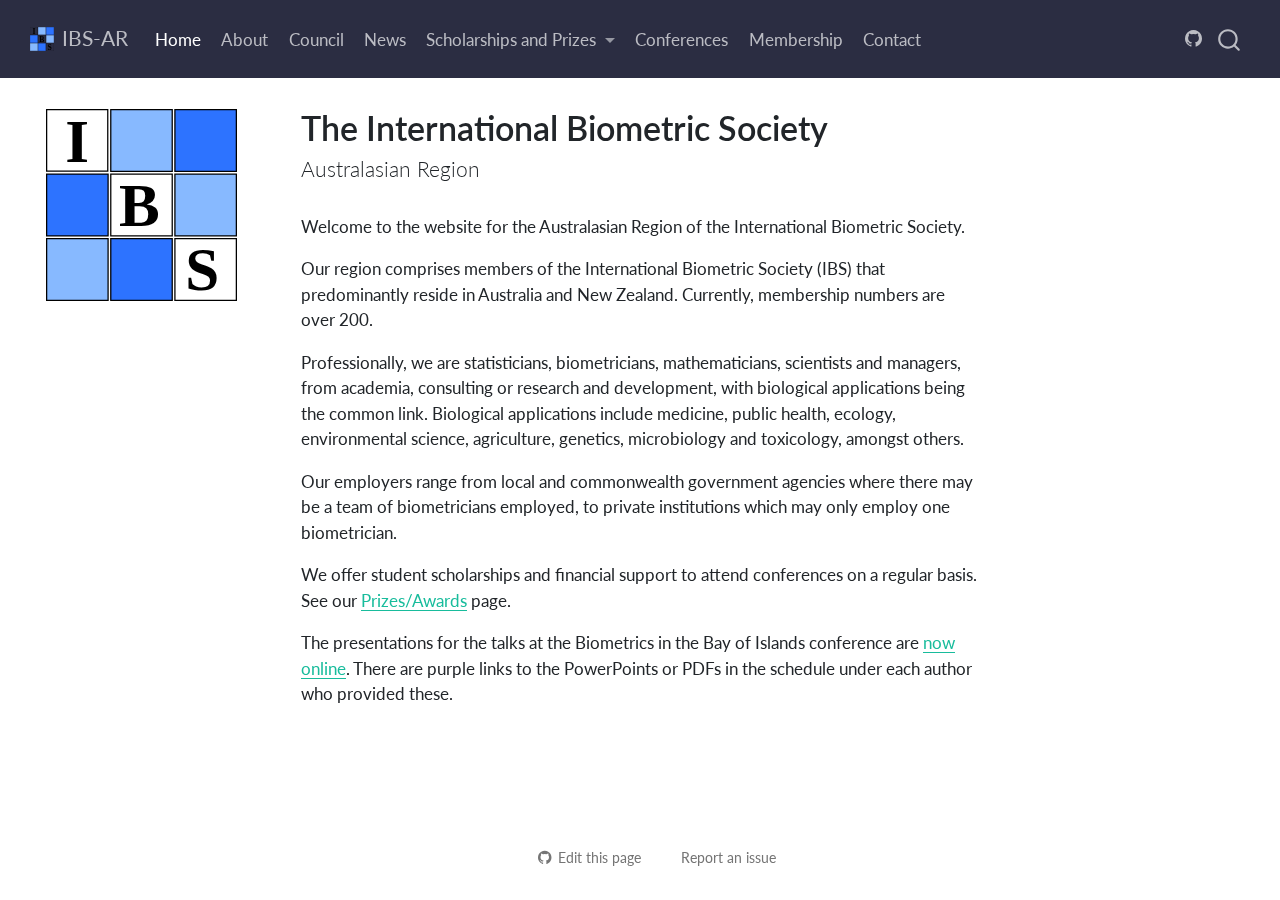
==== commit 3933197f: "Built site for gh-pages" ====
--- a/index.html
+++ b/index.html
@@ -2,12 +2,12 @@
 <html xmlns="http://www.w3.org/1999/xhtml" lang="en" xml:lang="en"><head>
 
 <meta charset="utf-8">
-<meta name="generator" content="quarto-1.5.30">
+<meta name="generator" content="quarto-1.5.57">
 
 <meta name="viewport" content="width=device-width, initial-scale=1.0, user-scalable=yes">
 
 
-<title>IBS-AR – The International Biometric Society</title>
+<title>The International Biometric Society – IBS-AR</title>
 <style>
 code{white-space: pre-wrap;}
 span.smallcaps{font-variant: small-caps;}
@@ -87,7 +87,7 @@
     </a>
   </div>
             <div id="quarto-search" class="" title="Search"></div>
-          <button class="navbar-toggler" type="button" data-bs-toggle="collapse" data-bs-target="#navbarCollapse" aria-controls="navbarCollapse" aria-expanded="false" aria-label="Toggle navigation" onclick="if (window.quartoToggleHeadroom) { window.quartoToggleHeadroom(); }">
+          <button class="navbar-toggler" type="button" data-bs-toggle="collapse" data-bs-target="#navbarCollapse" aria-controls="navbarCollapse" role="menu" aria-expanded="false" aria-label="Toggle navigation" onclick="if (window.quartoToggleHeadroom) { window.quartoToggleHeadroom(); }">
   <span class="navbar-toggler-icon"></span>
 </button>
           <div class="collapse navbar-collapse" id="navbarCollapse">
@@ -109,17 +109,17 @@
 <span class="menu-text">News</span></a>
   </li>  
   <li class="nav-item dropdown ">
-    <a class="nav-link dropdown-toggle" href="#" id="nav-menu-prizes" role="button" data-bs-toggle="dropdown" aria-expanded="false">
- <span class="menu-text">Prizes</span>
+    <a class="nav-link dropdown-toggle" href="#" id="nav-menu-scholarships-and-prizes" role="link" data-bs-toggle="dropdown" aria-expanded="false">
+ <span class="menu-text">Scholarships and Prizes</span>
     </a>
-    <ul class="dropdown-menu" aria-labelledby="nav-menu-prizes">    
+    <ul class="dropdown-menu" aria-labelledby="nav-menu-scholarships-and-prizes">    
+        <li>
+    <a class="dropdown-item" href="./scholarships.html">
+ <span class="dropdown-text">Scholarships</span></a>
+  </li>  
         <li>
     <a class="dropdown-item" href="./awards.html">
  <span class="dropdown-text">Prizes and awards</span></a>
-  </li>  
-        <li>
-    <a class="dropdown-item" href="./scholarships.html">
- <span class="dropdown-text">Scholarships</span></a>
   </li>  
         <li>
     <a class="dropdown-item" href="./alfaward.html">
@@ -148,11 +148,11 @@
     </nav>
   <nav class="quarto-secondary-nav">
     <div class="container-fluid d-flex">
-      <button type="button" class="quarto-btn-toggle btn" data-bs-toggle="collapse" data-bs-target=".quarto-sidebar-collapse-item" aria-controls="quarto-sidebar" aria-expanded="false" aria-label="Toggle sidebar navigation" onclick="if (window.quartoToggleHeadroom) { window.quartoToggleHeadroom(); }">
+      <button type="button" class="quarto-btn-toggle btn" data-bs-toggle="collapse" role="button" data-bs-target=".quarto-sidebar-collapse-item" aria-controls="quarto-sidebar" aria-expanded="false" aria-label="Toggle sidebar navigation" onclick="if (window.quartoToggleHeadroom) { window.quartoToggleHeadroom(); }">
         <i class="bi bi-layout-text-sidebar-reverse"></i>
       </button>
         <nav class="quarto-page-breadcrumbs" aria-label="breadcrumb"><ol class="breadcrumb"><li class="breadcrumb-item">The International Biometric Society</li></ol></nav>
-        <a class="flex-grow-1" role="button" data-bs-toggle="collapse" data-bs-target=".quarto-sidebar-collapse-item" aria-controls="quarto-sidebar" aria-expanded="false" aria-label="Toggle sidebar navigation" onclick="if (window.quartoToggleHeadroom) { window.quartoToggleHeadroom(); }">      
+        <a class="flex-grow-1" role="navigation" data-bs-toggle="collapse" data-bs-target=".quarto-sidebar-collapse-item" aria-controls="quarto-sidebar" aria-expanded="false" aria-label="Toggle sidebar navigation" onclick="if (window.quartoToggleHeadroom) { window.quartoToggleHeadroom(); }">      
         </a>
     </div>
   </nav>
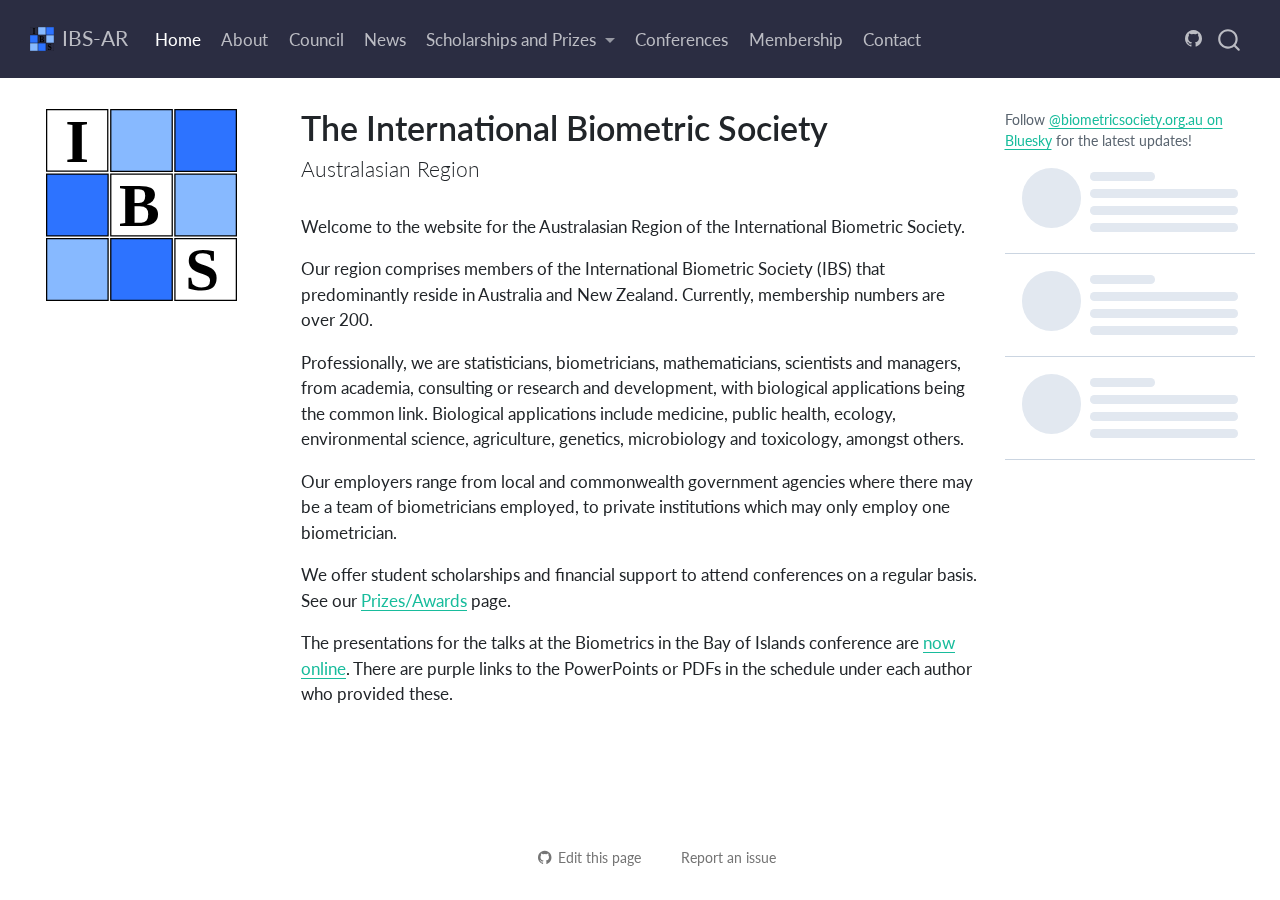
==== commit 84fb9ec1: "Built site for gh-pages" ====
--- a/index.html
+++ b/index.html
@@ -2,7 +2,7 @@
 <html xmlns="http://www.w3.org/1999/xhtml" lang="en" xml:lang="en"><head>
 
 <meta charset="utf-8">
-<meta name="generator" content="quarto-1.5.57">
+<meta name="generator" content="quarto-1.6.39">
 
 <meta name="viewport" content="width=device-width, initial-scale=1.0, user-scalable=yes">
 
@@ -36,10 +36,10 @@
 <script src="site_libs/quarto-html/tippy.umd.min.js"></script>
 <script src="site_libs/quarto-html/anchor.min.js"></script>
 <link href="site_libs/quarto-html/tippy.css" rel="stylesheet">
-<link href="site_libs/quarto-html/quarto-syntax-highlighting.css" rel="stylesheet" id="quarto-text-highlighting-styles">
+<link href="site_libs/quarto-html/quarto-syntax-highlighting-e26003cea8cd680ca0c55a263523d882.css" rel="stylesheet" id="quarto-text-highlighting-styles">
 <script src="site_libs/bootstrap/bootstrap.min.js"></script>
 <link href="site_libs/bootstrap/bootstrap-icons.css" rel="stylesheet">
-<link href="site_libs/bootstrap/bootstrap.min.css" rel="stylesheet" id="quarto-bootstrap" data-mode="light">
+<link href="site_libs/bootstrap/bootstrap-42013c5a908802685c6837c74521e883.min.css" rel="stylesheet" append-hash="true" id="quarto-bootstrap" data-mode="light">
 <script id="quarto-search-options" type="application/json">{
   "location": "navbar",
   "copy-button": false,
@@ -72,7 +72,7 @@
 <link rel="stylesheet" href="styles.css">
 </head>
 
-<body class="nav-sidebar floating nav-fixed">
+<body class="nav-sidebar floating nav-fixed slimcontent">
 
 <div id="quarto-search-results"></div>
   <header id="quarto-header" class="headroom fixed-top">
@@ -173,7 +173,7 @@
         
     </div>
 <!-- main -->
-<main class="content" id="quarto-document-content">
+<main class="content page-columns page-full" id="quarto-document-content">
 
 <header id="title-block-header" class="quarto-title-block default">
 <div class="quarto-title">
@@ -195,7 +195,13 @@
 </header>
 
 
-<p>Welcome to the website for the Australasian Region of the International Biometric Society.</p>
+
+<div class="no-row-height column-margin column-container"><div class="margin-aside">
+<p>Follow <a href="https://bsky.app/profile/biometricsociety.org.au"><span class="citation" data-cites="biometricsociety.org.au">@biometricsociety.org.au</span> on Bluesky</a> for the latest updates!</p>
+<script src="./bsky-embed.es.js" async=""></script>
+<p><bsky-embed username="biometricsociety.org.au" limit="3" custom-styles="img.rounded-full { display: none; } .flex > div { max-width: 100%; } .whitespace-pre-wrap { word-wrap: break-word;}"><br>
+</bsky-embed></p>
+</div></div><p>Welcome to the website for the Australasian Region of the International Biometric Society.</p>
 <p>Our region comprises members of the International Biometric Society (IBS) that predominantly reside in Australia and New Zealand. Currently, membership numbers are over 200.</p>
 <p>Professionally, we are statisticians, biometricians, mathematicians, scientists and managers, from academia, consulting or research and development, with biological applications being the common link. Biological applications include medicine, public health, ecology, environmental science, agriculture, genetics, microbiology and toxicology, amongst others.</p>
 <p>Our employers range from local and commonwealth government agencies where there may be a team of biometricians employed, to private institutions which may only employ one biometrician.</p>
@@ -287,8 +293,6 @@
   });
   clipboard.on('success', onCopySuccess);
   if (window.document.getElementById('quarto-embedded-source-code-modal')) {
-    // For code content inside modals, clipBoardJS needs to be initialized with a container option
-    // TODO: Check when it could be a function (https://github.com/zenorocha/clipboard.js/issues/860)
     const clipboardModal = new window.ClipboardJS('.code-copy-button[data-in-quarto-modal]', {
       text: getTextToCopy,
       container: window.document.getElementById('quarto-embedded-source-code-modal')
@@ -399,7 +403,6 @@
       if (window.Quarto?.typesetMath) {
         window.Quarto.typesetMath(note);
       }
-      // TODO in 1.5, we should make sure this works without a callout special case
       if (note.classList.contains("callout")) {
         return note.outerHTML;
       } else {
--- a/site_libs/quarto-html/quarto-syntax-highlighting-e26003cea8cd680ca0c55a263523d882.css
+++ b/site_libs/quarto-html/quarto-syntax-highlighting-e26003cea8cd680ca0c55a263523d882.css
@@ -0,0 +1,205 @@
+/* quarto syntax highlight colors */
+:root {
+  --quarto-hl-ot-color: #003B4F;
+  --quarto-hl-at-color: #657422;
+  --quarto-hl-ss-color: #20794D;
+  --quarto-hl-an-color: #5E5E5E;
+  --quarto-hl-fu-color: #4758AB;
+  --quarto-hl-st-color: #20794D;
+  --quarto-hl-cf-color: #003B4F;
+  --quarto-hl-op-color: #5E5E5E;
+  --quarto-hl-er-color: #AD0000;
+  --quarto-hl-bn-color: #AD0000;
+  --quarto-hl-al-color: #AD0000;
+  --quarto-hl-va-color: #111111;
+  --quarto-hl-bu-color: inherit;
+  --quarto-hl-ex-color: inherit;
+  --quarto-hl-pp-color: #AD0000;
+  --quarto-hl-in-color: #5E5E5E;
+  --quarto-hl-vs-color: #20794D;
+  --quarto-hl-wa-color: #5E5E5E;
+  --quarto-hl-do-color: #5E5E5E;
+  --quarto-hl-im-color: #00769E;
+  --quarto-hl-ch-color: #20794D;
+  --quarto-hl-dt-color: #AD0000;
+  --quarto-hl-fl-color: #AD0000;
+  --quarto-hl-co-color: #5E5E5E;
+  --quarto-hl-cv-color: #5E5E5E;
+  --quarto-hl-cn-color: #8f5902;
+  --quarto-hl-sc-color: #5E5E5E;
+  --quarto-hl-dv-color: #AD0000;
+  --quarto-hl-kw-color: #003B4F;
+}
+
+/* other quarto variables */
+:root {
+  --quarto-font-monospace: SFMono-Regular, Menlo, Monaco, Consolas, "Liberation Mono", "Courier New", monospace;
+}
+
+pre > code.sourceCode > span {
+  color: #003B4F;
+}
+
+code span {
+  color: #003B4F;
+}
+
+code.sourceCode > span {
+  color: #003B4F;
+}
+
+div.sourceCode,
+div.sourceCode pre.sourceCode {
+  color: #003B4F;
+}
+
+code span.ot {
+  color: #003B4F;
+  font-style: inherit;
+}
+
+code span.at {
+  color: #657422;
+  font-style: inherit;
+}
+
+code span.ss {
+  color: #20794D;
+  font-style: inherit;
+}
+
+code span.an {
+  color: #5E5E5E;
+  font-style: inherit;
+}
+
+code span.fu {
+  color: #4758AB;
+  font-style: inherit;
+}
+
+code span.st {
+  color: #20794D;
+  font-style: inherit;
+}
+
+code span.cf {
+  color: #003B4F;
+  font-weight: bold;
+  font-style: inherit;
+}
+
+code span.op {
+  color: #5E5E5E;
+  font-style: inherit;
+}
+
+code span.er {
+  color: #AD0000;
+  font-style: inherit;
+}
+
+code span.bn {
+  color: #AD0000;
+  font-style: inherit;
+}
+
+code span.al {
+  color: #AD0000;
+  font-style: inherit;
+}
+
+code span.va {
+  color: #111111;
+  font-style: inherit;
+}
+
+code span.bu {
+  font-style: inherit;
+}
+
+code span.ex {
+  font-style: inherit;
+}
+
+code span.pp {
+  color: #AD0000;
+  font-style: inherit;
+}
+
+code span.in {
+  color: #5E5E5E;
+  font-style: inherit;
+}
+
+code span.vs {
+  color: #20794D;
+  font-style: inherit;
+}
+
+code span.wa {
+  color: #5E5E5E;
+  font-style: italic;
+}
+
+code span.do {
+  color: #5E5E5E;
+  font-style: italic;
+}
+
+code span.im {
+  color: #00769E;
+  font-style: inherit;
+}
+
+code span.ch {
+  color: #20794D;
+  font-style: inherit;
+}
+
+code span.dt {
+  color: #AD0000;
+  font-style: inherit;
+}
+
+code span.fl {
+  color: #AD0000;
+  font-style: inherit;
+}
+
+code span.co {
+  color: #5E5E5E;
+  font-style: inherit;
+}
+
+code span.cv {
+  color: #5E5E5E;
+  font-style: italic;
+}
+
+code span.cn {
+  color: #8f5902;
+  font-style: inherit;
+}
+
+code span.sc {
+  color: #5E5E5E;
+  font-style: inherit;
+}
+
+code span.dv {
+  color: #AD0000;
+  font-style: inherit;
+}
+
+code span.kw {
+  color: #003B4F;
+  font-weight: bold;
+  font-style: inherit;
+}
+
+.prevent-inlining {
+  content: "</";
+}
+
+/*# sourceMappingURL=e90e9ab646ea9b1aaa61e089606e0f97.css.map */
